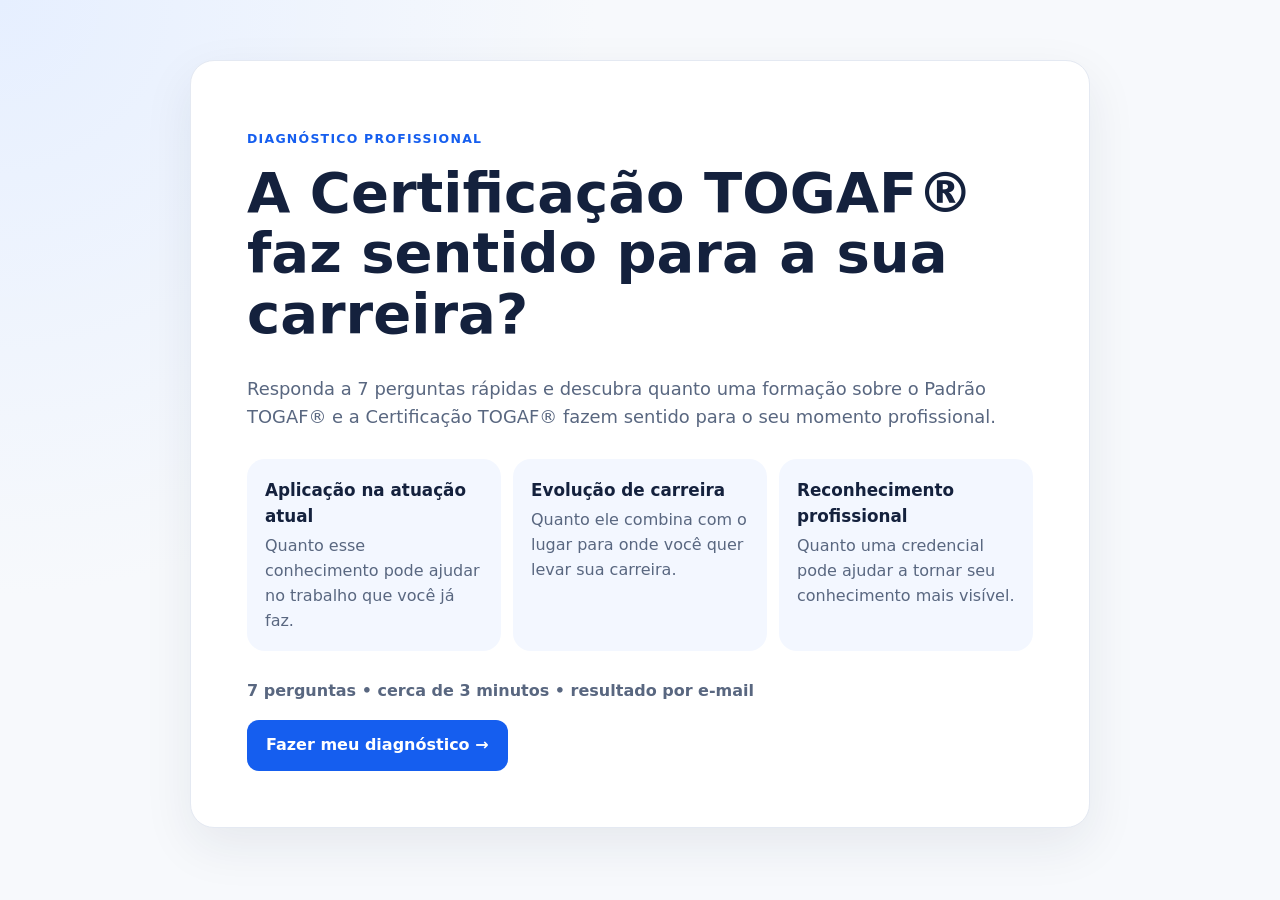
==== index.html @ 1b3e9c8d "PRimeira versão completa do diagnóstico Vamos torcer para esse troço funcionar porque não testei!" ====
<!doctype html>
<html lang="pt-BR">
<head>
  <meta charset="utf-8">
  <meta name="viewport" content="width=device-width,initial-scale=1">
  <meta name="api-base-url" content="https://uxxlidvrbyyrolwnvplr.supabase.co/functions/v1">
  <title>Diagnóstico TOGAF® | SE7Ti</title>
  <link rel="stylesheet" href="css/styles.css">
</head>
<body>
  <main class="shell">
    <section id="intro" class="panel screen">
      <p class="eyebrow">Diagnóstico profissional</p>
      <h1>A Certificação TOGAF® faz sentido para a sua carreira?</h1>
      <p class="lead">Responda a 7 perguntas rápidas e descubra quanto uma formação sobre o Padrão TOGAF® e a Certificação TOGAF® fazem sentido para o seu momento profissional.</p>
      <div class="dimensions">
        <article><h2>Aplicação na atuação atual</h2><p>Quanto esse conhecimento pode ajudar no trabalho que você já faz.</p></article>
        <article><h2>Evolução de carreira</h2><p>Quanto ele combina com o lugar para onde você quer levar sua carreira.</p></article>
        <article><h2>Reconhecimento profissional</h2><p>Quanto uma credencial pode ajudar a tornar seu conhecimento mais visível.</p></article>
      </div>
      <p class="meta">7 perguntas • cerca de 3 minutos • resultado por e-mail</p>
      <button id="start" class="primary">Fazer meu diagnóstico →</button>
    </section>

    <section id="question" class="panel screen" hidden>
      <header class="progress-header"><p id="counter" class="eyebrow"></p><progress id="progress" max="7"></progress></header>
      <form id="question-form">
        <fieldset><legend id="question-text"></legend><div id="answers" class="answers"></div></fieldset>
        <p id="question-error" class="message error" aria-live="polite"></p>
        <div class="actions"><button type="button" id="back" class="secondary">Voltar</button><button class="primary">Continuar</button></div>
      </form>
    </section>

    <section id="email" class="panel screen" hidden>
      <p class="eyebrow">Quase lá</p><h1>Pronto! Seu diagnóstico já pode ser calculado. 🎯</h1>
      <p class="lead">Falta só dizer para onde devemos enviar o resultado.</p>
      <p>Você receberá uma análise do seu momento em três dimensões:</p>
      <ul><li>Aplicação na atuação atual</li><li>Evolução de carreira</li><li>Reconhecimento profissional</li></ul>
      <form id="email-form"><label for="email-input">E-mail</label><input id="email-input" name="email" type="email" maxlength="254" required autocomplete="email" placeholder="seuemail@empresa.com.br"><p class="hint">Seu resultado será enviado para este endereço. Confira se o e-mail foi digitado corretamente.</p><p id="email-error" class="message error" aria-live="polite"></p><div class="actions"><button type="button" id="email-back" class="secondary">Voltar</button><button class="primary">Receber meu diagnóstico →</button></div></form>
    </section>

    <section id="processing" class="panel screen centered" hidden aria-live="polite"><div class="spinner" aria-hidden="true"></div><h1>Fazendo as contas...</h1><p>Estamos juntando as peças das suas respostas.</p></section>
    <section id="failure" class="panel screen centered" hidden><h1>Ops, alguma coisa não deu certo.</h1><p>Suas respostas continuam aqui. Tente enviar novamente.</p><button id="retry" class="primary">Tentar novamente</button></section>

    <section id="success" class="panel screen" hidden>
      <h1>Foi! ✉️</h1><p>Enviamos seu diagnóstico para:</p><p><a id="sent-email" class="sent-email"></a></p>
      <p>Lá você vai encontrar seu resultado nas três dimensões:</p><ul><li>Aplicação na atuação atual</li><li>Evolução de carreira</li><li>Reconhecimento profissional</li></ul>
      <p>Não encontrou? Vale dar uma olhadinha também no spam ou na pasta de promoções.</p>
      <div class="actions stacked"><button id="change-email" class="secondary">Corrigir meu e-mail</button><button id="send-again" class="primary">Reenviar diagnóstico</button></div>
      <form id="change-form" class="change-form" hidden><label for="new-email">E-mail correto</label><input id="new-email" type="email" maxlength="254" required autocomplete="email"><button class="primary">Salvar e reenviar</button></form>
      <p id="action-message" class="message" aria-live="polite"></p>
    </section>
  </main>
  <script type="module" src="js/app.js"></script>
</body>
</html>
---- css/styles.css ----
:root{--primary:#155eef;--primary-dark:#0b46c5;--ink:#14213d;--muted:#596780;--line:#d9e1ee;--surface:#fff;--soft:#f3f7ff;--danger:#b42318;--radius:18px;font-family:Inter,ui-sans-serif,system-ui,-apple-system,"Segoe UI",sans-serif;color:var(--ink);background:#f6f8fc}
*{box-sizing:border-box}body{margin:0;min-height:100vh;background:radial-gradient(circle at top left,#e6efff,transparent 38%),#f7f9fc;line-height:1.55}.shell{width:min(900px,calc(100% - 28px));margin:0 auto;padding:28px 0}.panel{background:var(--surface);border:1px solid #e4e9f2;border-radius:24px;padding:clamp(24px,5vw,56px);box-shadow:0 18px 50px rgba(20,33,61,.08)}[hidden]{display:none!important}.eyebrow{text-transform:uppercase;letter-spacing:.1em;font-size:.78rem;font-weight:800;color:var(--primary)}h1{font-size:clamp(2rem,6vw,3.5rem);line-height:1.08;margin:.25em 0 .55em}h2{font-size:1.05rem;margin:0 0 .35rem}.lead{font-size:1.12rem;color:var(--muted);max-width:68ch}.dimensions{display:grid;gap:12px;margin:28px 0}.dimensions article{padding:18px;border-radius:var(--radius);background:var(--soft)}.dimensions p{margin:0;color:var(--muted)}.meta{font-weight:700;color:var(--muted)}button,input{font:inherit}button{border:0;border-radius:12px;padding:13px 19px;font-weight:750;cursor:pointer}.primary{background:var(--primary);color:#fff}.primary:hover{background:var(--primary-dark)}.secondary{background:#edf2fa;color:var(--ink)}button:focus-visible,input:focus-visible,.answer:focus-within{outline:3px solid #8eb3ff;outline-offset:3px}button:disabled{opacity:.55;cursor:wait}.progress-header{margin-bottom:30px}progress{width:100%;height:9px;border:0;border-radius:99px;overflow:hidden}progress::-webkit-progress-bar{background:#e8edf5}progress::-webkit-progress-value{background:var(--primary)}fieldset{border:0;padding:0;margin:0}legend{font-size:clamp(1.45rem,4vw,2.15rem);font-weight:800;line-height:1.22;margin-bottom:24px}.answers{display:grid;gap:12px}.answer{display:block;border:2px solid var(--line);border-radius:var(--radius);padding:17px 18px;cursor:pointer;transition:.15s}.answer:hover{border-color:#91adcf;background:#fbfdff}.answer:has(input:checked){border-color:var(--primary);background:var(--soft);box-shadow:0 0 0 1px var(--primary)}.answer input{position:absolute;opacity:0;pointer-events:none}.actions{display:flex;justify-content:space-between;gap:12px;margin-top:26px}.stacked{justify-content:flex-start;flex-wrap:wrap}label{display:block;font-weight:750;margin:20px 0 7px}input{width:100%;padding:14px;border:2px solid var(--line);border-radius:12px;color:var(--ink)}.hint{font-size:.9rem;color:var(--muted)}.message{min-height:1.5em;font-weight:700}.error{color:var(--danger)}.centered{text-align:center;padding-block:90px}.spinner{width:44px;height:44px;margin:0 auto 24px;border:5px solid #dbe6fa;border-top-color:var(--primary);border-radius:50%;animation:spin .8s linear infinite}@keyframes spin{to{transform:rotate(360deg)}}.sent-email{font-size:1.15rem;font-weight:800}.change-form{margin-top:22px;padding-top:8px;border-top:1px solid var(--line)}.change-form button{margin-top:12px}@media(min-width:768px){.shell{padding:60px 0}.dimensions{grid-template-columns:repeat(3,1fr)}}@media(prefers-reduced-motion:reduce){*{scroll-behavior:auto!important;animation:none!important;transition:none!important}}
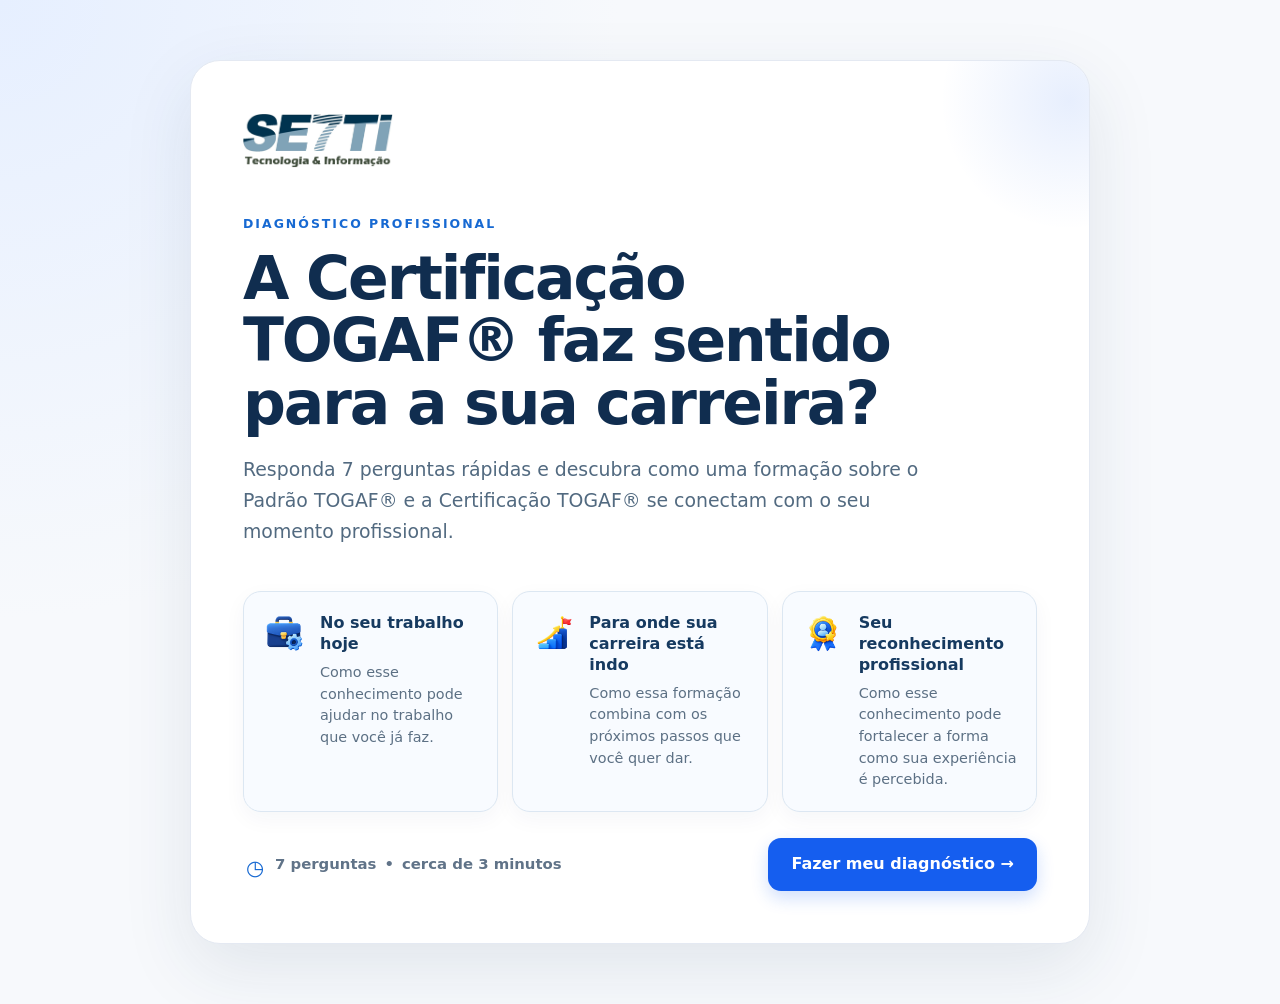
==== commit 1e5e6967: "Ajustes na interface Agora, além de funcional, o diagnóstico ficou lindo!" ====
--- a/index.html
+++ b/index.html
@@ -9,34 +9,76 @@
 </head>
 <body>
   <main class="shell">
-    <section id="intro" class="panel screen">
-      <p class="eyebrow">Diagnóstico profissional</p>
-      <h1>A Certificação TOGAF® faz sentido para a sua carreira?</h1>
-      <p class="lead">Responda a 7 perguntas rápidas e descubra quanto uma formação sobre o Padrão TOGAF® e a Certificação TOGAF® fazem sentido para o seu momento profissional.</p>
-      <div class="dimensions">
-        <article><h2>Aplicação na atuação atual</h2><p>Quanto esse conhecimento pode ajudar no trabalho que você já faz.</p></article>
-        <article><h2>Evolução de carreira</h2><p>Quanto ele combina com o lugar para onde você quer levar sua carreira.</p></article>
-        <article><h2>Reconhecimento profissional</h2><p>Quanto uma credencial pode ajudar a tornar seu conhecimento mais visível.</p></article>
+    <section id="intro" class="panel screen intro-screen">
+      <header class="intro-header">
+        <img class="brand-logo" src="assets/email/logo-se7ti.png" alt="SE7Ti" width="319" height="150">
+        <p class="eyebrow">Diagnóstico profissional</p>
+        <h1>A Certificação TOGAF® faz sentido para a sua carreira?</h1>
+        <p class="lead">Responda 7 perguntas rápidas e descubra como uma formação sobre o Padrão TOGAF® e a Certificação TOGAF® se conectam com o seu momento profissional.</p>
+      </header>
+
+      <div class="dimensions" aria-label="Aspectos analisados pelo diagnóstico">
+        <article class="dimension-card">
+          <img class="dimension-icon" src="assets/email/icone-trabalho.png" alt="" width="64" height="64">
+          <div><h2>No seu trabalho hoje</h2><p>Como esse conhecimento pode ajudar no trabalho que você já faz.</p></div>
+        </article>
+        <article class="dimension-card">
+          <img class="dimension-icon" src="assets/email/icone-carreira.png" alt="" width="64" height="64">
+          <div><h2>Para onde sua carreira está indo</h2><p>Como essa formação combina com os próximos passos que você quer dar.</p></div>
+        </article>
+        <article class="dimension-card">
+          <img class="dimension-icon" src="assets/email/icone-reconhecimento.png" alt="" width="64" height="64">
+          <div><h2>Seu reconhecimento profissional</h2><p>Como esse conhecimento pode fortalecer a forma como sua experiência é percebida.</p></div>
+        </article>
       </div>
-      <p class="meta">7 perguntas • cerca de 3 minutos • resultado por e-mail</p>
-      <button id="start" class="primary">Fazer meu diagnóstico →</button>
+
+      <div class="intro-footer">
+        <p class="meta"><span class="meta-icon" aria-hidden="true">◷</span> 7 perguntas <span aria-hidden="true">•</span> cerca de 3 minutos</p>
+        <button id="start" class="primary intro-cta">Fazer meu diagnóstico →</button>
+      </div>
     </section>
 
-    <section id="question" class="panel screen" hidden>
-      <header class="progress-header"><p id="counter" class="eyebrow"></p><progress id="progress" max="7"></progress></header>
+    <section id="question" class="panel screen question-screen" hidden>
+      <img class="question-logo" src="assets/email/logo-se7ti.png" alt="SE7Ti" width="319" height="150">
+      <header class="progress-header"><p id="counter" class="eyebrow"></p><progress id="progress" max="7" aria-label="Progresso do diagnóstico"></progress></header>
       <form id="question-form">
         <fieldset><legend id="question-text"></legend><div id="answers" class="answers"></div></fieldset>
         <p id="question-error" class="message error" aria-live="polite"></p>
-        <div class="actions"><button type="button" id="back" class="secondary">Voltar</button><button class="primary">Continuar</button></div>
+        <div class="actions question-actions"><button type="button" id="back" class="secondary">← Voltar</button><button class="primary">Continuar →</button></div>
       </form>
     </section>
 
-    <section id="email" class="panel screen" hidden>
-      <p class="eyebrow">Quase lá</p><h1>Pronto! Seu diagnóstico já pode ser calculado. 🎯</h1>
-      <p class="lead">Falta só dizer para onde devemos enviar o resultado.</p>
-      <p>Você receberá uma análise do seu momento em três dimensões:</p>
-      <ul><li>Aplicação na atuação atual</li><li>Evolução de carreira</li><li>Reconhecimento profissional</li></ul>
-      <form id="email-form"><label for="email-input">E-mail</label><input id="email-input" name="email" type="email" maxlength="254" required autocomplete="email" placeholder="seuemail@empresa.com.br"><p class="hint">Seu resultado será enviado para este endereço. Confira se o e-mail foi digitado corretamente.</p><p id="email-error" class="message error" aria-live="polite"></p><div class="actions"><button type="button" id="email-back" class="secondary">Voltar</button><button class="primary">Receber meu diagnóstico →</button></div></form>
+    <section id="email" class="panel screen email-screen" hidden>
+      <img class="email-logo" src="assets/email/logo-se7ti.png" alt="SE7Ti" width="319" height="150">
+      <header class="email-header">
+        <p class="eyebrow">Quase lá</p>
+        <h1>Suas respostas mostram como a Certificação TOGAF® se encaixa no seu momento profissional.</h1>
+        <p class="lead">Informe seu e-mail para receber a sua análise.</p>
+      </header>
+
+      <p class="email-aspects-intro">Ela considera três aspectos do seu momento profissional:</p>
+      <div class="delivery-dimensions" role="list" aria-label="Aspectos considerados na análise">
+        <article role="listitem">
+          <img src="assets/email/icone-trabalho.png" alt="" width="52" height="52">
+          <h2>No seu trabalho hoje</h2>
+        </article>
+        <article role="listitem">
+          <img src="assets/email/icone-carreira.png" alt="" width="52" height="52">
+          <h2>Para onde sua carreira está indo</h2>
+        </article>
+        <article role="listitem">
+          <img src="assets/email/icone-reconhecimento.png" alt="" width="52" height="52">
+          <h2>Seu reconhecimento profissional</h2>
+        </article>
+      </div>
+
+      <form id="email-form" class="email-form">
+        <label for="email-input">E-mail</label>
+        <input id="email-input" name="email" type="email" maxlength="254" required autocomplete="email" placeholder="seuemail@empresa.com.br">
+        <p class="hint">Seu resultado será enviado para este endereço. Confira se o e-mail foi digitado corretamente.</p>
+        <p id="email-error" class="message error" aria-live="polite"></p>
+        <div class="actions"><button type="button" id="email-back" class="secondary">Voltar</button><button class="primary">Receber meu diagnóstico →</button></div>
+      </form>
     </section>
 
     <section id="processing" class="panel screen centered" hidden aria-live="polite"><div class="spinner" aria-hidden="true"></div><h1>Fazendo as contas...</h1><p>Estamos juntando as peças das suas respostas.</p></section>
--- a/css/styles.css
+++ b/css/styles.css
@@ -1,2 +1,78 @@
 :root{--primary:#155eef;--primary-dark:#0b46c5;--ink:#14213d;--muted:#596780;--line:#d9e1ee;--surface:#fff;--soft:#f3f7ff;--danger:#b42318;--radius:18px;font-family:Inter,ui-sans-serif,system-ui,-apple-system,"Segoe UI",sans-serif;color:var(--ink);background:#f6f8fc}
-*{box-sizing:border-box}body{margin:0;min-height:100vh;background:radial-gradient(circle at top left,#e6efff,transparent 38%),#f7f9fc;line-height:1.55}.shell{width:min(900px,calc(100% - 28px));margin:0 auto;padding:28px 0}.panel{background:var(--surface);border:1px solid #e4e9f2;border-radius:24px;padding:clamp(24px,5vw,56px);box-shadow:0 18px 50px rgba(20,33,61,.08)}[hidden]{display:none!important}.eyebrow{text-transform:uppercase;letter-spacing:.1em;font-size:.78rem;font-weight:800;color:var(--primary)}h1{font-size:clamp(2rem,6vw,3.5rem);line-height:1.08;margin:.25em 0 .55em}h2{font-size:1.05rem;margin:0 0 .35rem}.lead{font-size:1.12rem;color:var(--muted);max-width:68ch}.dimensions{display:grid;gap:12px;margin:28px 0}.dimensions article{padding:18px;border-radius:var(--radius);background:var(--soft)}.dimensions p{margin:0;color:var(--muted)}.meta{font-weight:700;color:var(--muted)}button,input{font:inherit}button{border:0;border-radius:12px;padding:13px 19px;font-weight:750;cursor:pointer}.primary{background:var(--primary);color:#fff}.primary:hover{background:var(--primary-dark)}.secondary{background:#edf2fa;color:var(--ink)}button:focus-visible,input:focus-visible,.answer:focus-within{outline:3px solid #8eb3ff;outline-offset:3px}button:disabled{opacity:.55;cursor:wait}.progress-header{margin-bottom:30px}progress{width:100%;height:9px;border:0;border-radius:99px;overflow:hidden}progress::-webkit-progress-bar{background:#e8edf5}progress::-webkit-progress-value{background:var(--primary)}fieldset{border:0;padding:0;margin:0}legend{font-size:clamp(1.45rem,4vw,2.15rem);font-weight:800;line-height:1.22;margin-bottom:24px}.answers{display:grid;gap:12px}.answer{display:block;border:2px solid var(--line);border-radius:var(--radius);padding:17px 18px;cursor:pointer;transition:.15s}.answer:hover{border-color:#91adcf;background:#fbfdff}.answer:has(input:checked){border-color:var(--primary);background:var(--soft);box-shadow:0 0 0 1px var(--primary)}.answer input{position:absolute;opacity:0;pointer-events:none}.actions{display:flex;justify-content:space-between;gap:12px;margin-top:26px}.stacked{justify-content:flex-start;flex-wrap:wrap}label{display:block;font-weight:750;margin:20px 0 7px}input{width:100%;padding:14px;border:2px solid var(--line);border-radius:12px;color:var(--ink)}.hint{font-size:.9rem;color:var(--muted)}.message{min-height:1.5em;font-weight:700}.error{color:var(--danger)}.centered{text-align:center;padding-block:90px}.spinner{width:44px;height:44px;margin:0 auto 24px;border:5px solid #dbe6fa;border-top-color:var(--primary);border-radius:50%;animation:spin .8s linear infinite}@keyframes spin{to{transform:rotate(360deg)}}.sent-email{font-size:1.15rem;font-weight:800}.change-form{margin-top:22px;padding-top:8px;border-top:1px solid var(--line)}.change-form button{margin-top:12px}@media(min-width:768px){.shell{padding:60px 0}.dimensions{grid-template-columns:repeat(3,1fr)}}@media(prefers-reduced-motion:reduce){*{scroll-behavior:auto!important;animation:none!important;transition:none!important}}
+*{box-sizing:border-box}body{margin:0;min-height:100vh;background:radial-gradient(circle at top left,#e6efff,transparent 38%),#f7f9fc;line-height:1.55}.shell{width:min(900px,calc(100% - 28px));margin:0 auto;padding:28px 0}.panel{background:var(--surface);border:1px solid #e4e9f2;border-radius:24px;padding:clamp(24px,5vw,56px);box-shadow:0 18px 50px rgba(20,33,61,.08)}[hidden]{display:none!important}.eyebrow{text-transform:uppercase;letter-spacing:.1em;font-size:.78rem;font-weight:800;color:var(--primary)}h1{font-size:clamp(2rem,6vw,3.5rem);line-height:1.08;margin:.25em 0 .55em}h2{font-size:1.05rem;margin:0 0 .35rem}.lead{font-size:1.12rem;color:var(--muted);max-width:68ch}.dimensions{display:grid;gap:12px;margin:28px 0}.dimensions p{margin:0;color:var(--muted)}.meta{font-weight:700;color:var(--muted)}button,input{font:inherit}button{border:0;border-radius:12px;padding:13px 19px;font-weight:750;cursor:pointer}.primary{background:var(--primary);color:#fff}.primary:hover{background:var(--primary-dark)}.secondary{background:#edf2fa;color:var(--ink)}button:focus-visible,input:focus-visible,.answer:has(input:focus-visible){outline:3px solid #8eb3ff;outline-offset:3px}button:disabled{opacity:.55;cursor:wait}.progress-header{margin-bottom:30px}progress{width:100%;height:9px;border:0;border-radius:99px;overflow:hidden}progress::-webkit-progress-bar{background:#e8edf5}progress::-webkit-progress-value{background:var(--primary)}fieldset{border:0;padding:0;margin:0}legend{font-size:clamp(1.45rem,4vw,2.15rem);font-weight:800;line-height:1.22;margin-bottom:24px}.answers{display:grid;gap:12px}.answer{display:block;border:2px solid var(--line);border-radius:var(--radius);padding:17px 18px;cursor:pointer;transition:.15s}.answer:hover{border-color:#91adcf;background:#fbfdff}.answer:has(input:checked){border-color:var(--primary);background:var(--soft);box-shadow:0 0 0 1px var(--primary)}.answer input{position:absolute;opacity:0;pointer-events:none}.actions{display:flex;justify-content:space-between;gap:12px;margin-top:26px}.stacked{justify-content:flex-start;flex-wrap:wrap}label{display:block;font-weight:750;margin:20px 0 7px}input{width:100%;padding:14px;border:2px solid var(--line);border-radius:12px;color:var(--ink)}.hint{font-size:.9rem;color:var(--muted)}.message{min-height:1.5em;font-weight:700}.error{color:var(--danger)}.centered{text-align:center;padding-block:90px}.spinner{width:44px;height:44px;margin:0 auto 24px;border:5px solid #dbe6fa;border-top-color:var(--primary);border-radius:50%;animation:spin .8s linear infinite}@keyframes spin{to{transform:rotate(360deg)}}.sent-email{font-size:1.15rem;font-weight:800}.change-form{margin-top:22px;padding-top:8px;border-top:1px solid var(--line)}.change-form button{margin-top:12px}
+
+/* Tela inicial */
+.intro-screen{position:relative;overflow:hidden;padding:clamp(28px,5vw,52px);border-radius:30px;box-shadow:0 24px 70px rgba(27,54,93,.1)}
+.intro-screen::after{content:"";position:absolute;z-index:0;top:-90px;right:-110px;width:260px;height:260px;border-radius:50%;background:radial-gradient(circle,rgba(21,94,239,.1),rgba(21,94,239,0) 70%);pointer-events:none}
+.intro-screen>*{position:relative;z-index:1}
+.intro-header{max-width:760px}
+.brand-logo{display:block;width:clamp(112px,16vw,150px);height:auto;margin:0 0 clamp(28px,5vw,46px)}
+.intro-screen .eyebrow{margin:0 0 14px;letter-spacing:.16em;color:#1769d2}
+.intro-screen h1{max-width:720px;margin:0 0 20px;color:#102d4f;font-size:clamp(2.2rem,5.5vw,3.75rem);line-height:1.04;letter-spacing:-.035em}
+.intro-screen .lead{max-width:720px;margin:0;color:#526a80;font-size:clamp(1.02rem,2vw,1.18rem);line-height:1.65}
+.intro-screen .dimensions{gap:14px;margin:clamp(30px,5vw,44px) 0 26px}
+.dimension-card{display:flex;align-items:flex-start;gap:14px;min-width:0;padding:20px 18px;border:1px solid #dce7f2;border-radius:18px;background:#f8fbff;box-shadow:0 7px 22px rgba(27,54,93,.045)}
+.dimension-icon{flex:0 0 auto;width:44px;height:44px;object-fit:contain}
+.dimension-card h2{margin:1px 0 7px;color:#163a60;font-size:1rem;line-height:1.3}
+.dimension-card p{color:#5c7084;font-size:.9rem;line-height:1.5}
+.intro-footer{display:flex;align-items:center;justify-content:space-between;gap:24px;margin-top:4px}
+.intro-screen .meta{display:flex;align-items:center;gap:8px;margin:0;color:#607388;font-size:.93rem}
+.meta-icon{display:inline-grid;place-items:center;width:24px;height:24px;color:#1769d2;font-size:1.3rem}
+.intro-cta{min-height:52px;padding:14px 23px;border-radius:13px;box-shadow:0 7px 17px rgba(21,94,239,.2);transition:background-color .15s,transform .15s,box-shadow .15s}
+.intro-cta:hover{transform:translateY(-1px);box-shadow:0 9px 22px rgba(21,94,239,.24)}
+
+/* Telas das perguntas */
+.question-screen{padding:clamp(26px,5vw,52px);border-radius:30px;box-shadow:0 24px 70px rgba(27,54,93,.1)}
+.question-logo{display:block;width:clamp(92px,13vw,122px);height:auto;margin:0 0 clamp(28px,4vw,38px)}
+.question-screen .progress-header{display:grid;gap:10px;margin:0 0 clamp(32px,5vw,46px)}
+.question-screen .progress-header .eyebrow{margin:0;color:#1769d2;letter-spacing:.14em}
+.question-screen progress{height:8px;background:#eaf0f7}
+.question-screen progress::-webkit-progress-bar{background:#eaf0f7;border-radius:99px}
+.question-screen progress::-webkit-progress-value{background:#1769e8;border-radius:99px;transition:width .2s ease}
+.question-screen progress::-moz-progress-bar{background:#1769e8;border-radius:99px}
+.question-screen legend{max-width:760px;margin:0 0 clamp(28px,4vw,38px);color:#102d4f;font-size:clamp(1.55rem,3.5vw,2.05rem);font-weight:760;line-height:1.3;letter-spacing:-.018em}
+.question-screen .answers{gap:14px}
+.question-screen .answer{position:relative;display:block;padding:18px 20px;border:1px solid #d7e1ec;border-radius:16px;background:#fff;color:#344d65;font-size:1rem;font-weight:500;line-height:1.55;box-shadow:0 4px 14px rgba(27,54,93,.025);transition:border-color .15s,background-color .15s,box-shadow .15s,transform .15s}
+.question-screen .answer:hover{border-color:#9db9dc;background:#fbfdff;box-shadow:0 6px 18px rgba(27,54,93,.055);transform:translateY(-1px)}
+.question-screen .answer span{display:grid;grid-template-columns:22px minmax(0,1fr);align-items:start;gap:13px}
+.question-screen .answer span::before{content:"";display:grid;place-items:center;width:22px;height:22px;margin-top:1px;border:1.5px solid #a9b8c8;border-radius:50%;background:#fff;color:#fff;font-size:.78rem;font-weight:900;line-height:1;transition:border-color .15s,background-color .15s,box-shadow .15s}
+.question-screen .answer:has(input:checked){border-color:#1769e8;background:#f1f6ff;box-shadow:0 0 0 1px rgba(23,105,232,.18),0 7px 20px rgba(21,94,239,.07)}
+.question-screen .answer:has(input:checked) span::before{content:"✓";border-color:#1769e8;background:#1769e8;box-shadow:0 0 0 3px rgba(23,105,232,.1)}
+.question-screen .answer:has(input:checked) span{color:#173c63}
+.question-screen .message{margin:14px 0 0}
+.question-screen #question-form:has(.answer input:checked) #question-error{visibility:hidden}
+.question-actions{align-items:center;margin-top:24px}
+.question-actions button{min-height:48px;padding:13px 21px}
+.question-actions .secondary{margin-right:auto;background:transparent;color:#526a80}
+.question-actions .secondary:hover{background:#edf3fa;color:#163a60}
+.question-actions .primary{margin-left:auto;box-shadow:0 6px 15px rgba(21,94,239,.16)}
+
+/* Tela de captura do e-mail */
+.email-screen{padding:clamp(26px,5vw,52px);border-radius:30px;box-shadow:0 24px 70px rgba(27,54,93,.1)}
+.email-logo{display:block;width:clamp(96px,14vw,128px);height:auto;margin:0 0 clamp(28px,4vw,38px)}
+.email-header{max-width:780px}
+.email-screen .eyebrow{margin:0 0 12px;color:#1769d2;letter-spacing:.14em}
+.email-screen h1{max-width:780px;margin:0 0 18px;color:#102d4f;font-size:clamp(2rem,4.5vw,3rem);font-weight:780;line-height:1.12;letter-spacing:-.028em}
+.email-screen .lead{margin:0;color:#526a80;font-size:1.08rem}
+.email-aspects-intro{margin:clamp(28px,4vw,38px) 0 14px;color:#344d65;font-weight:650}
+.delivery-dimensions{display:grid;gap:12px;margin:0 0 clamp(30px,5vw,42px)}
+.delivery-dimensions article{display:flex;align-items:center;gap:12px;min-width:0;padding:16px;border:1px solid #dce7f2;border-radius:16px;background:#f8fbff;box-shadow:0 5px 16px rgba(27,54,93,.035)}
+.delivery-dimensions img{flex:0 0 auto;width:42px;height:42px;object-fit:contain}
+.delivery-dimensions h2{margin:0;color:#163a60;font-size:.95rem;line-height:1.35}
+.email-form{padding-top:2px}
+.email-form label{margin:0 0 8px;color:#163a60}
+.email-form input{min-height:52px;border-color:#cfdae7;background:#fff;transition:border-color .15s,box-shadow .15s}
+.email-form input:hover{border-color:#a9bfd8}
+.email-form input:focus{border-color:#1769e8;box-shadow:0 0 0 3px rgba(23,105,232,.1)}
+.email-form .hint{margin:9px 0 0;line-height:1.5}
+.email-form .actions{align-items:center;margin-top:20px}
+.email-form .actions button{min-height:48px}
+.email-form .secondary{background:transparent;color:#526a80}
+.email-form .secondary:hover{background:#edf3fa;color:#163a60}
+.email-form .primary{box-shadow:0 6px 15px rgba(21,94,239,.16)}
+
+@media(min-width:768px){.shell{padding:60px 0}.dimensions,.delivery-dimensions{grid-template-columns:repeat(3,1fr)}}
+@media(max-width:767px){.intro-footer{align-items:stretch;flex-direction:column}.intro-cta{width:100%}.intro-screen .meta{justify-content:center}.dimension-card{padding:18px}.brand-logo{margin-bottom:30px}.question-screen .answer{padding:17px}.question-screen legend{font-size:clamp(1.45rem,6vw,1.8rem)}.email-screen h1{font-size:clamp(1.8rem,7vw,2.35rem)}}
+@media(max-width:520px){.email-form .actions{align-items:stretch;flex-direction:column}.email-form .actions button{width:100%}}
+@media(max-width:420px){.shell{width:min(100% - 20px,900px);padding:10px 0}.intro-screen,.question-screen,.email-screen{padding:24px 20px;border-radius:22px}.intro-screen h1{font-size:2.05rem}.intro-screen .lead{font-size:1rem}.dimension-icon{width:40px;height:40px}.dimension-card{gap:12px}.question-logo{width:88px;margin-bottom:26px}.question-screen .answer span{grid-template-columns:21px minmax(0,1fr);gap:11px}.question-actions{gap:10px}.question-actions button{min-width:0;padding-inline:16px}.question-actions:has(#back[hidden]) .primary{width:100%}.email-logo{width:92px;margin-bottom:26px}.delivery-dimensions article{padding:14px}.email-form .actions{gap:8px}}
+@media(prefers-reduced-motion:reduce){*{scroll-behavior:auto!important;animation:none!important;transition:none!important}}
